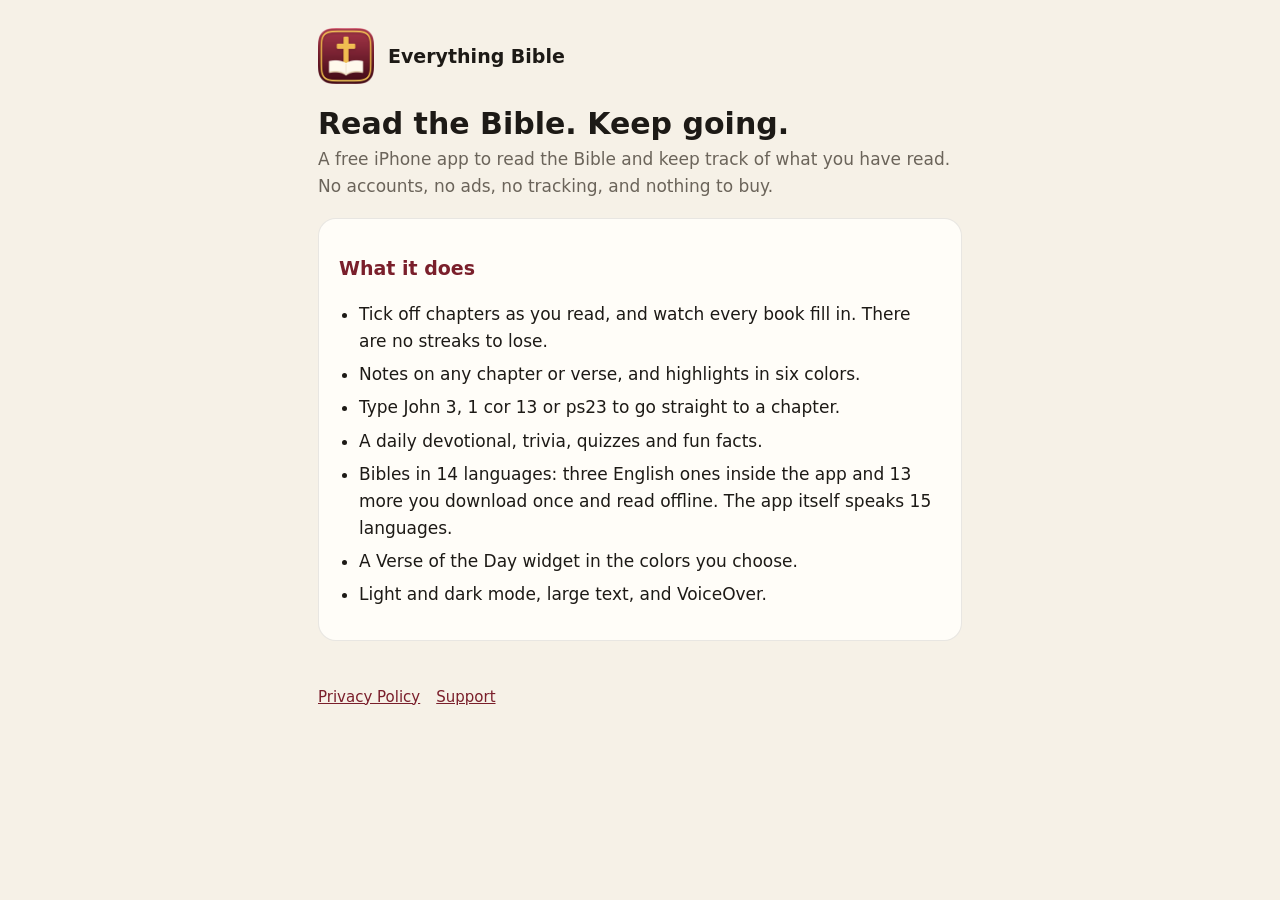
==== index.html @ b451e659 "Everything Bible site: home, privacy policy, support Co-Authored-By: Claude Sonnet 5.5 <noreply@anth" ====
<!doctype html>
<html lang="en"><head><meta charset="utf-8"><meta name="viewport" content="width=device-width, initial-scale=1">
<title>Everything Bible</title><meta name="description" content="Everything Bible: a free iPhone app to read the Bible and track what you have read, with notes, highlights, a daily devotional, trivia and Bibles in 14 languages."><link rel="icon" href="favicon.png">
<style>
  :root { --bg:#f6f1e7; --card:#fffdf8; --ink:#1d1a16; --muted:#6b645a; --accent:#7a1f2b; --line:rgba(0,0,0,.09); }
  @media (prefers-color-scheme: dark) { :root { --bg:#17130f; --card:#211c17; --ink:#f3ece0; --muted:#a79f92; --accent:#e07a84; --line:rgba(255,255,255,.12); } }
  * { box-sizing:border-box }
  body { margin:0; background:var(--bg); color:var(--ink); font:17px/1.6 -apple-system, "SF Pro Text", system-ui, sans-serif; }
  main { max-width:680px; margin:0 auto; padding:28px 18px 70px; }
  header.brand { display:flex; align-items:center; gap:14px; margin-bottom:8px; }
  header.brand img { width:56px; height:56px; border-radius:13px; }
  header.brand a { color:var(--ink); text-decoration:none; font-weight:700; font-size:19px; }
  h1 { font-size:30px; line-height:1.2; margin:22px 0 4px; }
  h2 { font-size:19px; margin-top:30px; color:var(--accent); }
  p.meta { color:var(--muted); margin-top:0; }
  a { color:var(--accent); }
  .card { background:var(--card); border:1px solid var(--line); border-radius:18px; padding:4px 20px 14px; margin-top:18px; }
  ul { padding-left:20px } li { margin:6px 0 }
  footer { margin-top:44px; color:var(--muted); font-size:15px; }
  footer a { margin-right:16px }
</style>
</head><body><main>
<header class="brand"><img src="icon.png" alt=""><a href="./">Everything Bible</a></header>

<h1>Read the Bible. Keep going.</h1>
<p class="meta">A free iPhone app to read the Bible and keep track of what you have read. No accounts, no ads, no tracking, and nothing to buy.</p>
<div class="card">
<h2>What it does</h2>
<ul>
<li>Tick off chapters as you read, and watch every book fill in. There are no streaks to lose.</li>
<li>Notes on any chapter or verse, and highlights in six colors.</li>
<li>Type John 3, 1 cor 13 or ps23 to go straight to a chapter.</li>
<li>A daily devotional, trivia, quizzes and fun facts.</li>
<li>Bibles in 14 languages: three English ones inside the app and 13 more you download once and read offline. The app itself speaks 15 languages.</li>
<li>A Verse of the Day widget in the colors you choose.</li>
<li>Light and dark mode, large text, and VoiceOver.</li>
</ul>
</div>

<footer><a href="privacy.html">Privacy Policy</a><a href="support.html">Support</a></footer>
</main></body></html>
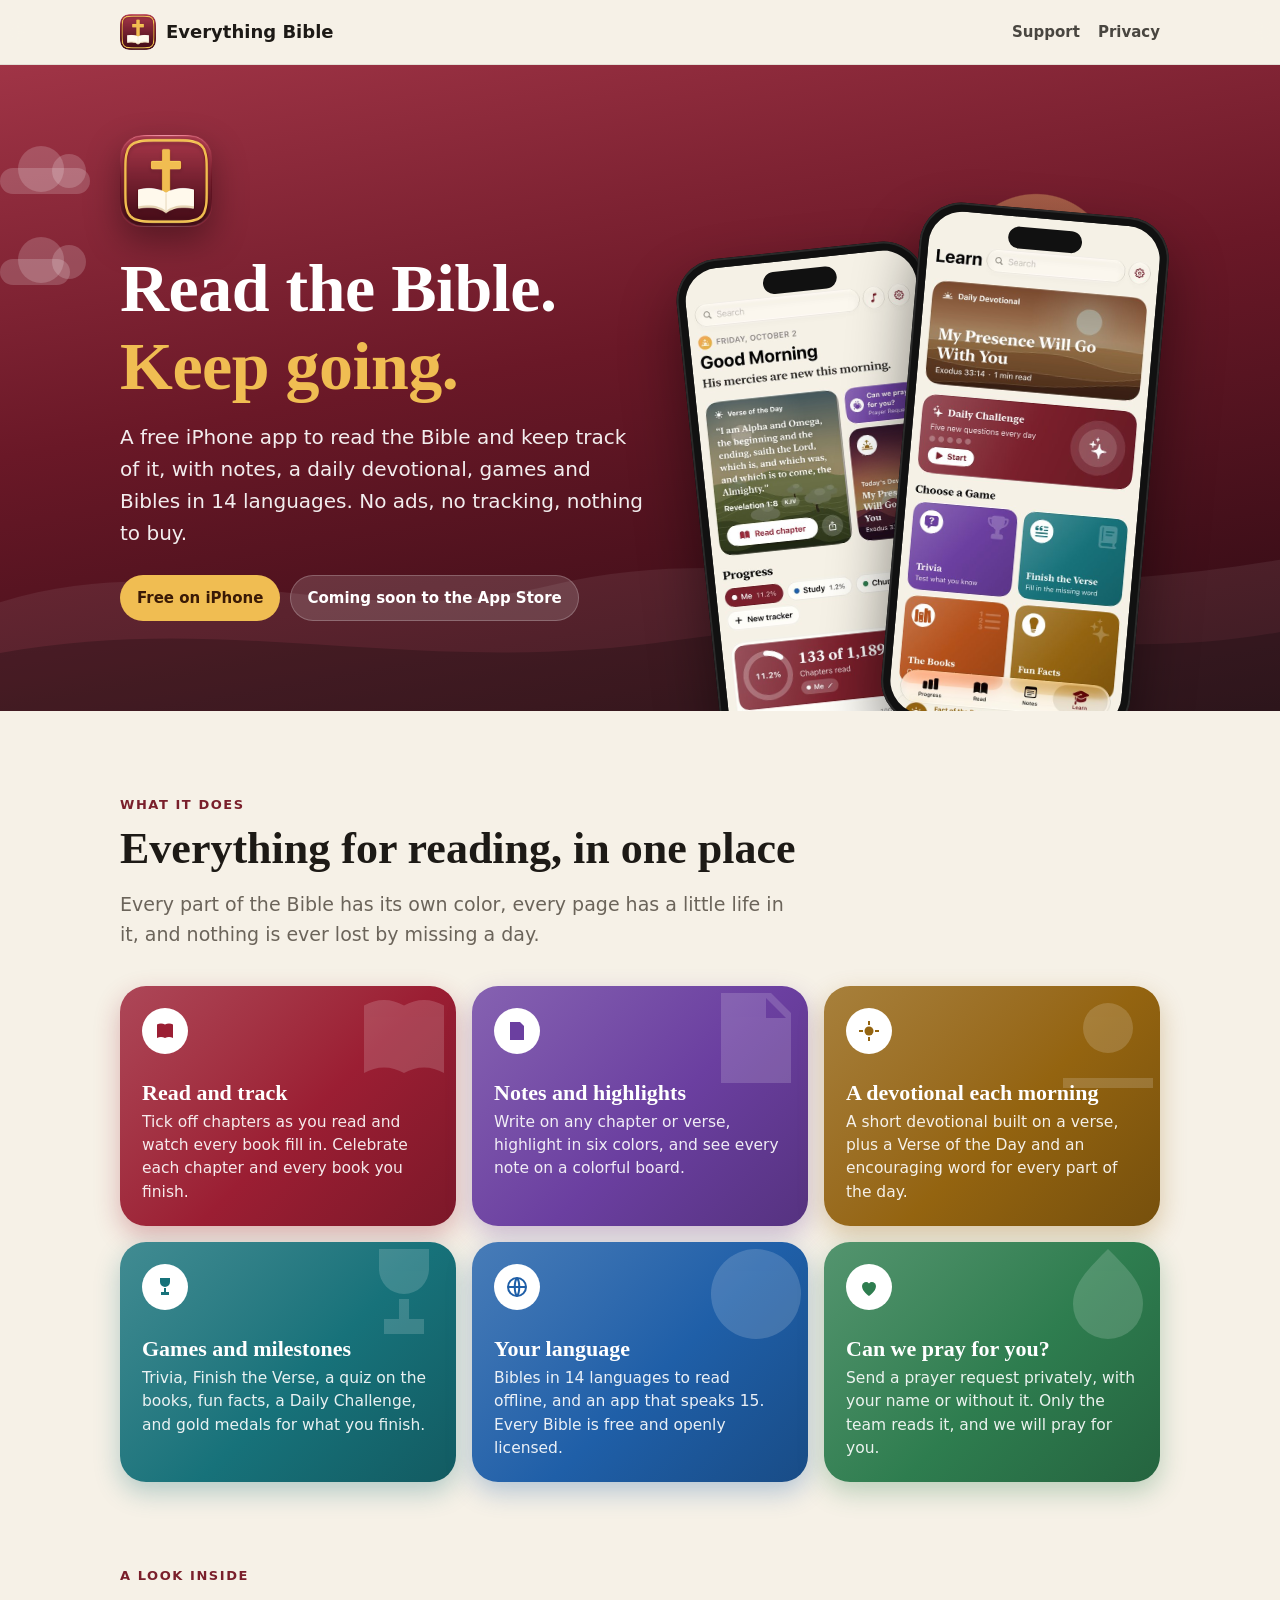
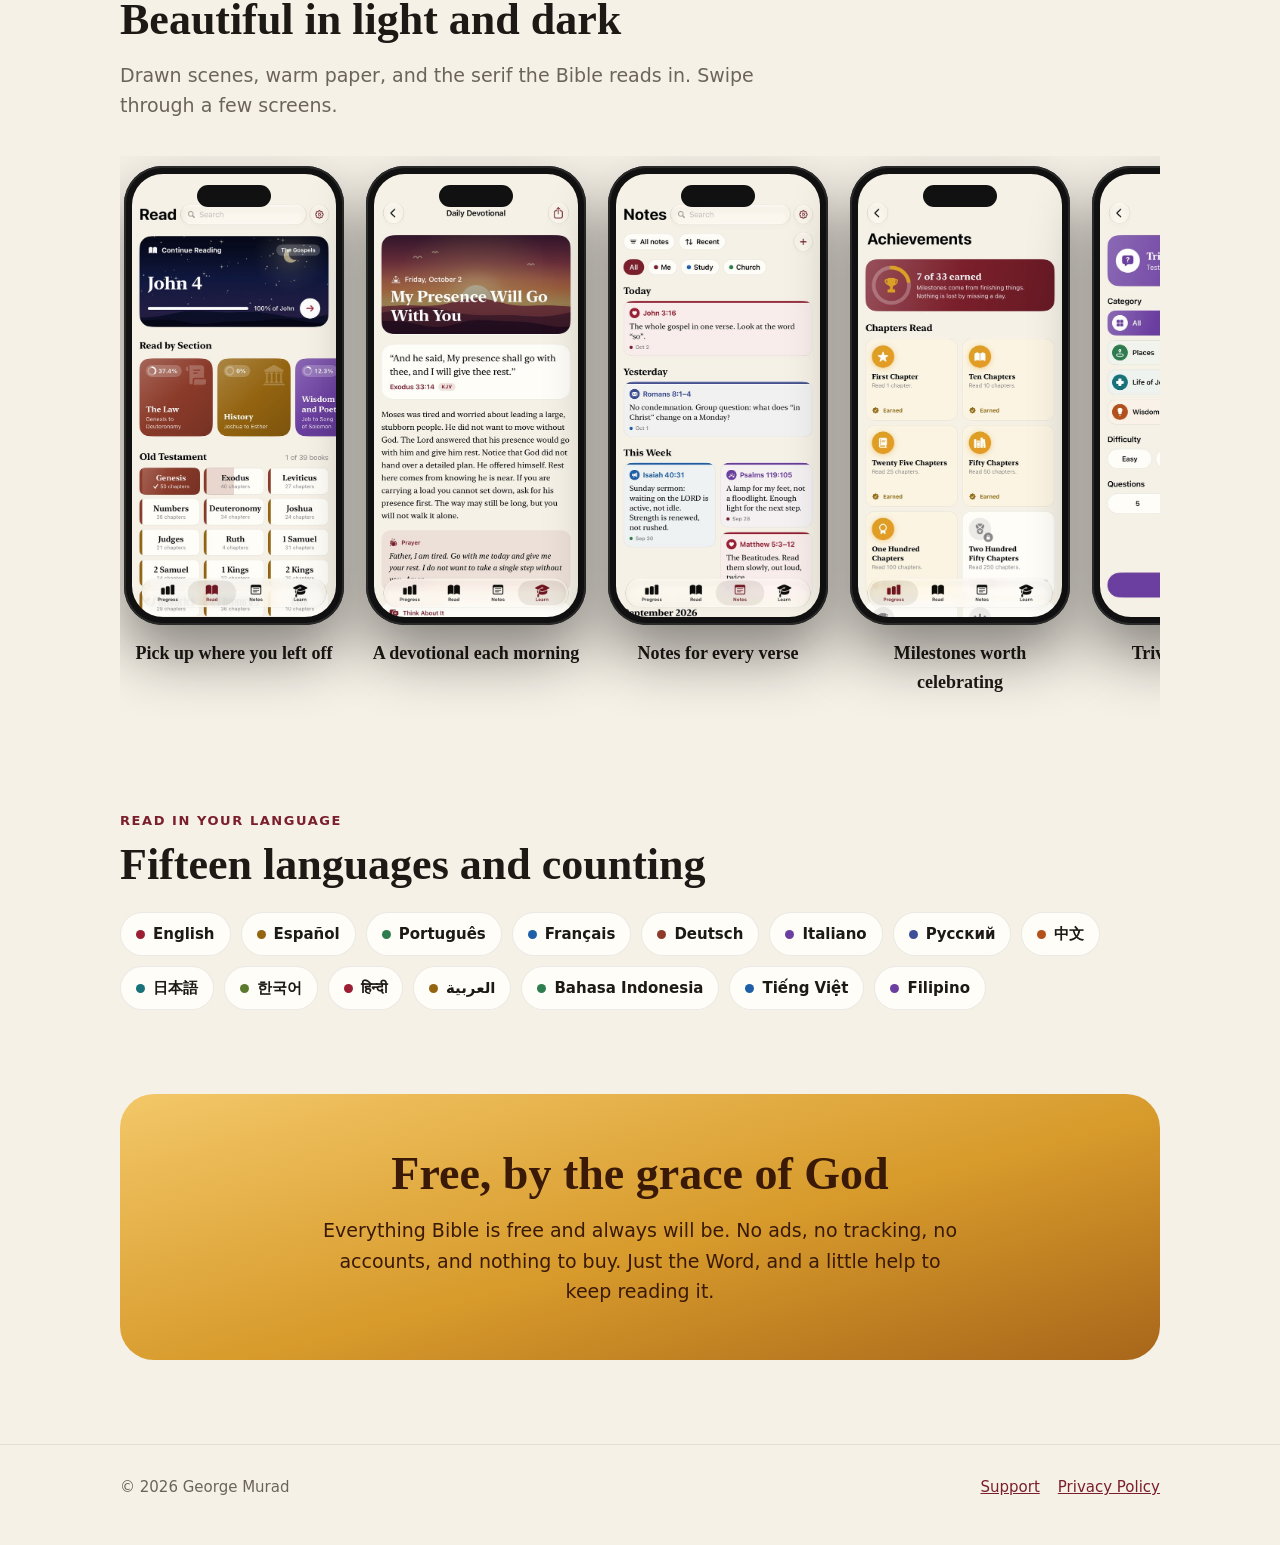
==== commit 5abe00f1: "Redesign the site in the app's new look; privacy policy for 1.6 (private prayer and bug report inbox" ====
--- a/index.html
+++ b/index.html
@@ -1,41 +1,133 @@
 <!doctype html>
 <html lang="en"><head><meta charset="utf-8"><meta name="viewport" content="width=device-width, initial-scale=1">
-<title>Everything Bible</title><meta name="description" content="Everything Bible: a free iPhone app to read the Bible and track what you have read, with notes, highlights, a daily devotional, trivia and Bibles in 14 languages."><link rel="icon" href="favicon.png">
-<style>
-  :root { --bg:#f6f1e7; --card:#fffdf8; --ink:#1d1a16; --muted:#6b645a; --accent:#7a1f2b; --line:rgba(0,0,0,.09); }
-  @media (prefers-color-scheme: dark) { :root { --bg:#17130f; --card:#211c17; --ink:#f3ece0; --muted:#a79f92; --accent:#e07a84; --line:rgba(255,255,255,.12); } }
-  * { box-sizing:border-box }
-  body { margin:0; background:var(--bg); color:var(--ink); font:17px/1.6 -apple-system, "SF Pro Text", system-ui, sans-serif; }
-  main { max-width:680px; margin:0 auto; padding:28px 18px 70px; }
-  header.brand { display:flex; align-items:center; gap:14px; margin-bottom:8px; }
-  header.brand img { width:56px; height:56px; border-radius:13px; }
-  header.brand a { color:var(--ink); text-decoration:none; font-weight:700; font-size:19px; }
-  h1 { font-size:30px; line-height:1.2; margin:22px 0 4px; }
-  h2 { font-size:19px; margin-top:30px; color:var(--accent); }
-  p.meta { color:var(--muted); margin-top:0; }
-  a { color:var(--accent); }
-  .card { background:var(--card); border:1px solid var(--line); border-radius:18px; padding:4px 20px 14px; margin-top:18px; }
-  ul { padding-left:20px } li { margin:6px 0 }
-  footer { margin-top:44px; color:var(--muted); font-size:15px; }
-  footer a { margin-right:16px }
-</style>
-</head><body><main>
-<header class="brand"><img src="icon.png" alt=""><a href="./">Everything Bible</a></header>
+<title>Everything Bible</title>
+<meta name="description" content="A free iPhone app to read the Bible and keep going: track your reading, write notes, a daily devotional, games, and Bibles in 14 languages. No ads, no tracking.">
+<meta name="theme-color" content="#7a1f2b">
+<link rel="icon" href="favicon.png"><link rel="apple-touch-icon" href="icon.png">
+<link rel="stylesheet" href="style.css">
+</head><body>
 
-<h1>Read the Bible. Keep going.</h1>
-<p class="meta">A free iPhone app to read the Bible and keep track of what you have read. No accounts, no ads, no tracking, and nothing to buy.</p>
-<div class="card">
-<h2>What it does</h2>
-<ul>
-<li>Tick off chapters as you read, and watch every book fill in. There are no streaks to lose.</li>
-<li>Notes on any chapter or verse, and highlights in six colors.</li>
-<li>Type John 3, 1 cor 13 or ps23 to go straight to a chapter.</li>
-<li>A daily devotional, trivia, quizzes and fun facts.</li>
-<li>Bibles in 14 languages: three English ones inside the app and 13 more you download once and read offline. The app itself speaks 15 languages.</li>
-<li>A Verse of the Day widget in the colors you choose.</li>
-<li>Light and dark mode, large text, and VoiceOver.</li>
-</ul>
-</div>
+<header class="top"><div class="wrap">
+  <a class="brand" href="./"><img src="icon.png" alt="">Everything Bible</a>
+  <nav><a href="support.html">Support</a><a href="privacy.html">Privacy</a></nav>
+</div></header>
 
-<footer><a href="privacy.html">Privacy Policy</a><a href="support.html">Support</a></footer>
-</main></body></html>
+<section class="hero scene">
+  <span class="sun" aria-hidden="true"></span>
+  <span class="cloud" style="width:90px; top:16%; animation-duration:44s" aria-hidden="true"></span>
+  <span class="cloud" style="width:70px; top:30%; animation-duration:58s; animation-delay:-20s" aria-hidden="true"></span>
+  <svg class="hills" viewBox="0 0 1440 320" preserveAspectRatio="none" aria-hidden="true">
+    <path fill="rgba(255,255,255,.07)" d="M0,190 C220,120 380,230 620,170 C860,110 1040,210 1440,140 L1440,320 L0,320 Z"/>
+    <path fill="rgba(0,0,0,.22)" d="M0,250 C260,200 470,280 760,235 C1030,192 1210,270 1440,225 L1440,320 L0,320 Z"/>
+  </svg>
+  <div class="wrap">
+    <div class="copy">
+      <img class="icon" src="icon.png" alt="Everything Bible app icon">
+      <h1>Read the Bible.<br><em>Keep going.</em></h1>
+      <p class="lead">A free iPhone app to read the Bible and keep track of it, with notes, a daily devotional, games and Bibles in 14 languages. No ads, no tracking, nothing to buy.</p>
+      <div class="pills">
+        <span class="pill gold">Free on iPhone</span>
+        <span class="pill">Coming soon to the App Store</span>
+      </div>
+    </div>
+    <div class="phones" aria-hidden="true">
+      <div class="phone one"><img src="img/01-progress.jpg" alt=""></div>
+      <div class="phone two"><img src="img/08-learn.jpg" alt=""></div>
+    </div>
+  </div>
+</section>
+
+<section class="band"><div class="wrap">
+  <div class="rise">
+    <div class="kicker">What it does</div>
+    <h2 class="title">Everything for reading, in one place</h2>
+    <p class="sub">Every part of the Bible has its own color, every page has a little life in it, and nothing is ever lost by missing a day.</p>
+  </div>
+  <div class="tiles">
+    <div class="tile rise" style="--c:var(--gospels)">
+      <svg class="art" viewBox="0 0 24 24" fill="currentColor" aria-hidden="true"><path d="M4 5.5C6.5 4 9.5 4 12 5.5 14.5 4 17.5 4 20 5.5V19c-2.5-1.5-5.5-1.5-8 0-2.5-1.5-5.5-1.5-8 0Z"/></svg>
+      <div class="badge"><svg viewBox="0 0 24 24" fill="currentColor"><path d="M4 5.5C6.5 4 9.5 4 12 5.5 14.5 4 17.5 4 20 5.5V19c-2.5-1.5-5.5-1.5-8 0-2.5-1.5-5.5-1.5-8 0Z"/></svg></div>
+      <h3>Read and track</h3><p>Tick off chapters as you read and watch every book fill in. Celebrate each chapter and every book you finish.</p>
+    </div>
+    <div class="tile rise" style="--c:var(--wisdom)">
+      <svg class="art" viewBox="0 0 24 24" fill="currentColor" aria-hidden="true"><path d="M5 3h10l4 4v14H5Zm9 1v4h4"/></svg>
+      <div class="badge"><svg viewBox="0 0 24 24" fill="currentColor"><path d="M5 3h10l4 4v14H5Zm3 8h8v1.6H8Zm0 4h8v1.6H8Z"/></svg></div>
+      <h3>Notes and highlights</h3><p>Write on any chapter or verse, highlight in six colors, and see every note on a colorful board.</p>
+    </div>
+    <div class="tile rise" style="--c:var(--history)">
+      <svg class="art" viewBox="0 0 24 24" fill="currentColor" aria-hidden="true"><circle cx="12" cy="10" r="5"/><path d="M3 20h18v2H3z"/></svg>
+      <div class="badge"><svg viewBox="0 0 24 24" fill="currentColor"><circle cx="12" cy="12" r="4.5"/><path d="M11 2h2v4h-2zm0 16h2v4h-2zM2 11h4v2H2zm16 0h4v2h-4z"/></svg></div>
+      <h3>A devotional each morning</h3><p>A short devotional built on a verse, plus a Verse of the Day and an encouraging word for every part of the day.</p>
+    </div>
+    <div class="tile rise" style="--c:var(--minor)">
+      <svg class="art" viewBox="0 0 24 24" fill="currentColor" aria-hidden="true"><path d="M7 3h10v4a5 5 0 0 1-10 0Zm4 10h2v4h3v3H8v-3h3Z"/></svg>
+      <div class="badge"><svg viewBox="0 0 24 24" fill="currentColor"><path d="M7 3h10v4a5 5 0 0 1-10 0Zm4 10h2v4h3v3H8v-3h3Z"/></svg></div>
+      <h3>Games and milestones</h3><p>Trivia, Finish the Verse, a quiz on the books, fun facts, a Daily Challenge, and gold medals for what you finish.</p>
+    </div>
+    <div class="tile rise" style="--c:var(--major)">
+      <svg class="art" viewBox="0 0 24 24" fill="currentColor" aria-hidden="true"><circle cx="12" cy="12" r="9"/></svg>
+      <div class="badge"><svg viewBox="0 0 24 24" fill="none" stroke="currentColor" stroke-width="2"><circle cx="12" cy="12" r="9"/><path d="M3 12h18M12 3c3 3.5 3 14.5 0 18M12 3c-3 3.5-3 14.5 0 18"/></svg></div>
+      <h3>Your language</h3><p>Bibles in 14 languages to read offline, and an app that speaks 15. Every Bible is free and openly licensed.</p>
+    </div>
+    <div class="tile rise" style="--c:var(--acts)">
+      <svg class="art" viewBox="0 0 24 24" fill="currentColor" aria-hidden="true"><path d="M12 3c4 4 7 7 7 11a7 7 0 0 1-14 0c0-4 3-7 7-11Z"/></svg>
+      <div class="badge"><svg viewBox="0 0 24 24" fill="currentColor"><path d="M12 21s-7-4.4-7-10a4 4 0 0 1 7-2.6A4 4 0 0 1 19 11c0 5.6-7 10-7 10Z"/></svg></div>
+      <h3>Can we pray for you?</h3><p>Send a prayer request privately, with your name or without it. Only the team reads it, and we will pray for you.</p>
+    </div>
+  </div>
+</div></section>
+
+<section class="band" style="padding-top:0"><div class="wrap">
+  <div class="rise">
+    <div class="kicker">A look inside</div>
+    <h2 class="title">Beautiful in light and dark</h2>
+    <p class="sub">Drawn scenes, warm paper, and the serif the Bible reads in. Swipe through a few screens.</p>
+  </div>
+  <div class="screens rise">
+    <figure><div class="phone"><img src="img/02-read.jpg" alt="The Read tab: Continue Reading on a night sky and the parts of the Bible in color" loading="lazy"></div><figcaption>Pick up where you left off</figcaption></figure>
+    <figure><div class="phone"><img src="img/07-devotional.jpg" alt="Today's devotional on a drawn sunrise" loading="lazy"></div><figcaption>A devotional each morning</figcaption></figure>
+    <figure><div class="phone"><img src="img/21-notes.jpg" alt="Notes in colored cards" loading="lazy"></div><figcaption>Notes for every verse</figcaption></figure>
+    <figure><div class="phone"><img src="img/12-achievements.jpg" alt="Achievements with gold medals" loading="lazy"></div><figcaption>Milestones worth celebrating</figcaption></figure>
+    <figure><div class="phone"><img src="img/09-trivia.jpg" alt="Trivia topics in color" loading="lazy"></div><figcaption>Trivia and quizzes</figcaption></figure>
+    <figure><div class="phone"><img src="img/20-dark-psalm23.jpg" alt="Psalm 23 in dark mode with highlights" loading="lazy"></div><figcaption>Easy on the eyes at night</figcaption></figure>
+  </div>
+</div></section>
+
+<section class="band" style="padding-top:0"><div class="wrap rise">
+  <div class="kicker">Read in your language</div>
+  <h2 class="title">Fifteen languages and counting</h2>
+  <div class="chips" style="margin-top:22px">
+    <span class="chip" style="--c:var(--gospels)">English</span><span class="chip" style="--c:var(--history)">Español</span>
+    <span class="chip" style="--c:var(--acts)">Português</span><span class="chip" style="--c:var(--major)">Français</span>
+    <span class="chip" style="--c:var(--law)">Deutsch</span><span class="chip" style="--c:var(--wisdom)">Italiano</span>
+    <span class="chip" style="--c:var(--paul)">Русский</span><span class="chip" style="--c:var(--revelation)">中文</span>
+    <span class="chip" style="--c:var(--minor)">日本語</span><span class="chip" style="--c:var(--general)">한국어</span>
+    <span class="chip" style="--c:var(--gospels)">हिन्दी</span><span class="chip" style="--c:var(--history)">العربية</span>
+    <span class="chip" style="--c:var(--acts)">Bahasa Indonesia</span><span class="chip" style="--c:var(--major)">Tiếng Việt</span>
+    <span class="chip" style="--c:var(--wisdom)">Filipino</span>
+  </div>
+</div></section>
+
+<section class="band" style="padding-top:0"><div class="wrap">
+  <div class="free scene rise">
+    <h2>Free, by the grace of God</h2>
+    <p>Everything Bible is free and always will be. No ads, no tracking, no accounts, and nothing to buy. Just the Word, and a little help to keep reading it.</p>
+  </div>
+</div></section>
+
+<footer><div class="wrap">
+  <span>© 2026 George Murad</span>
+  <span><a href="support.html">Support</a><a href="privacy.html">Privacy Policy</a></span>
+</div></footer>
+
+<script>
+  // Cards rise in as they come into view. Without support, or with Reduce Motion, they simply show.
+  const items = document.querySelectorAll('.rise');
+  if ('IntersectionObserver' in window && !matchMedia('(prefers-reduced-motion: reduce)').matches) {
+    const seen = new IntersectionObserver(entries => entries.forEach(e => {
+      if (e.isIntersecting) { e.target.classList.add('in'); seen.unobserve(e.target); }
+    }), { threshold: 0.12 });
+    items.forEach((el, i) => { el.style.transitionDelay = (i % 3) * 80 + 'ms'; seen.observe(el); });
+  } else { items.forEach(el => el.classList.add('in')); }
+</script>
+</body></html>
--- a/style.css
+++ b/style.css
@@ -0,0 +1,148 @@
+/* Everything Bible site: the app's own look. Paper and serif, a color for each part of the Bible, drawn scenes, gentle motion. */
+:root {
+  --paper:#f6f1e7; --card:#fffdf8; --ink:#1d1a16; --muted:#6b645a; --line:rgba(0,0,0,.08);
+  --burgundy:#7a1f2b; --burgundy-deep:#4a0e1a; --gold:#f0bd52; --cream:#fff8ec;
+  --law:#8c3b2a; --history:#946410; --wisdom:#6b3fa0; --major:#1f5fa8; --minor:#17727a;
+  --gospels:#9b1e33; --acts:#2e7d4f; --paul:#3d4f96; --general:#5c7a2e; --revelation:#b4501a;
+  --serif: "New York", ui-serif, Georgia, "Times New Roman", serif;
+  --sans: -apple-system, BlinkMacSystemFont, "SF Pro Text", system-ui, sans-serif;
+  --radius: 26px;
+}
+@media (prefers-color-scheme: dark) {
+  :root { --paper:#15110d; --card:#211b16; --ink:#f3ece0; --muted:#a79f92; --line:rgba(255,255,255,.1); }
+}
+* { box-sizing: border-box; }
+html { -webkit-text-size-adjust: 100%; }
+body { margin:0; background:var(--paper); color:var(--ink); font:17px/1.6 var(--sans); overflow-x:hidden; }
+a { color: var(--burgundy); }
+@media (prefers-color-scheme: dark) { a { color:#e9a0aa; } }
+img { max-width:100%; display:block; }
+h1, h2, h3 { font-family: var(--serif); line-height:1.15; margin:0; }
+.wrap { max-width: 1080px; margin: 0 auto; padding: 0 20px; }
+
+/* Top bar */
+.top { position: sticky; top: 0; z-index: 10; backdrop-filter: blur(14px); -webkit-backdrop-filter: blur(14px);
+  background: color-mix(in srgb, var(--paper) 78%, transparent); border-bottom: 1px solid var(--line); }
+.top .wrap { display:flex; align-items:center; justify-content:space-between; height:64px; }
+.brand { display:flex; align-items:center; gap:10px; text-decoration:none; color:var(--ink); font-weight:700; font-size:18px; }
+.brand img { width:36px; height:36px; border-radius:9px; }
+.top nav a { text-decoration:none; color:var(--ink); font-weight:600; font-size:15px; margin-left:18px; opacity:.8; }
+.top nav a:hover, .top nav a[aria-current] { opacity:1; color:var(--burgundy); }
+
+/* Drawn scenes: a sky, a glowing sun or moon, rolling hills, drifting clouds */
+.scene { position:relative; overflow:hidden; color:#fff; isolation:isolate; }
+.scene::before { content:""; position:absolute; inset:0; z-index:-2; background: var(--sky); }
+.scene .sun { position:absolute; z-index:-1; width:180px; height:180px; border-radius:50%; right:12%; top:18%;
+  background: radial-gradient(circle, rgba(255,228,160,.95) 0 38%, rgba(255,210,120,.35) 39% 60%, transparent 61%);
+  animation: glow 6s ease-in-out infinite; }
+.scene .hills { position:absolute; left:0; right:0; bottom:-1px; z-index:-1; width:100%; height:42%; }
+.scene .cloud { position:absolute; z-index:-1; height:26px; border-radius:20px; background:rgba(255,255,255,.18);
+  animation: drift 38s linear infinite; }
+.scene .cloud::before, .scene .cloud::after { content:""; position:absolute; border-radius:50%; background:inherit; }
+.scene .cloud::before { width:46px; height:46px; left:18px; top:-22px; }
+.scene .cloud::after { width:34px; height:34px; left:52px; top:-14px; }
+@keyframes glow { 50% { transform: scale(1.06); opacity:.9; } }
+@keyframes drift { from { transform: translateX(-30vw); } to { transform: translateX(120vw); } }
+
+/* Hero */
+.hero { --sky: linear-gradient(170deg, #a03446 0%, #6a1827 45%, #2a0a12 100%); padding: 70px 0 0; }
+.hero .wrap { display:grid; grid-template-columns: 1.05fr .95fr; gap: 30px; align-items:end; }
+.hero .copy { padding-bottom: 90px; }
+.hero .icon { width:92px; height:92px; border-radius:21px; box-shadow:0 14px 34px rgba(0,0,0,.35); margin-bottom:22px; }
+.hero h1 { font-size: clamp(40px, 6vw, 68px); letter-spacing:-.5px; }
+.hero h1 em { font-style:normal; color: var(--gold); }
+.hero p.lead { font-size: 20px; max-width: 30em; opacity:.92; margin: 16px 0 26px; }
+.pills { display:flex; flex-wrap:wrap; gap:10px; }
+.pill { display:inline-flex; align-items:center; gap:8px; padding:10px 16px; border-radius:999px; font-weight:700; font-size:15px;
+  background:rgba(255,255,255,.14); color:#fff; border:1px solid rgba(255,255,255,.22); text-decoration:none; }
+.pill.gold { background: var(--gold); color:#3a1a06; border-color: transparent; }
+.phones { position:relative; height: 560px; }
+.phone { position:absolute; width: 250px; border-radius: 42px; padding: 9px; background:#111;
+  box-shadow: 0 30px 60px rgba(0,0,0,.45), inset 0 0 0 2px #2a2a2a; }
+.phone img { border-radius: 34px; }
+.phone::before { content:""; position:absolute; top:19px; left:50%; width:74px; height:22px; margin-left:-37px; background:#111; border-radius:12px; z-index:1; }
+.phones .one { left: 4%; bottom: -60px; transform: rotate(-6deg); animation: float 7s ease-in-out infinite; }
+.phones .two { right: 2%; bottom: -20px; transform: rotate(5deg); animation: float 7s ease-in-out -3.5s infinite; }
+@keyframes float { 50% { translate: 0 -12px; } }
+
+/* Sections */
+section.band { padding: 84px 0; }
+.kicker { font-weight:800; letter-spacing:.12em; text-transform:uppercase; font-size:13px; color: var(--burgundy); }
+@media (prefers-color-scheme: dark) { .kicker { color: var(--gold); } }
+h2.title { font-size: clamp(30px, 4vw, 44px); margin: 8px 0 14px; }
+p.sub { color: var(--muted); font-size: 19px; max-width: 36em; margin: 0 0 36px; }
+
+/* Feature tiles, each in a part of the Bible's color, its symbol large and faint in the corner */
+.tiles { display:grid; grid-template-columns: repeat(3, 1fr); gap: 16px; }
+.tile { position:relative; overflow:hidden; border-radius: var(--radius); padding: 22px; min-height: 190px; color:#fff;
+  background: linear-gradient(135deg, color-mix(in srgb, var(--c) 82%, white) 0%, var(--c) 55%, color-mix(in srgb, var(--c) 80%, black) 100%);
+  box-shadow: 0 10px 26px color-mix(in srgb, var(--c) 30%, transparent); transition: transform .25s ease; }
+.tile:hover { transform: translateY(-4px) rotate(-.4deg); }
+.tile .badge { width:46px; height:46px; border-radius:50%; background:#fff; color:var(--c); display:grid; place-items:center; margin-bottom: 26px; }
+.tile .badge svg { width:24px; height:24px; }
+.tile .art { position:absolute; right:-8px; top:-8px; width:120px; height:120px; opacity:.16; color:#fff; }
+.tile h3 { font-size: 22px; margin-bottom: 6px; }
+.tile p { margin:0; opacity:.9; font-size:15.5px; line-height:1.5; }
+
+/* Screens: a row of phones that scrolls sideways on small screens */
+.screens { display:flex; gap: 22px; overflow-x:auto; padding: 10px 4px 30px; scroll-snap-type:x mandatory; }
+.screens figure { margin:0; flex: 0 0 220px; scroll-snap-align:center; }
+.screens .phone { position:relative; width:220px; border-radius:38px; padding:8px; }
+.screens .phone img { border-radius:31px; }
+.screens figcaption { text-align:center; font-family: var(--serif); font-weight:700; margin-top:14px; font-size:18px; }
+
+/* Languages and the free band */
+.chips { display:flex; flex-wrap:wrap; gap:10px; }
+.chip { padding: 9px 15px; border-radius:999px; background: var(--card); border:1px solid var(--line); font-weight:600; font-size:15px; }
+.chip::before { content:""; display:inline-block; width:9px; height:9px; border-radius:50%; background: var(--c, var(--burgundy)); margin-right:8px; }
+.free { --sky: linear-gradient(165deg, #f3c768, #d79a2b 55%, #a8661a); color:#3a1a06; border-radius: 34px; padding: 54px 40px; text-align:center; }
+.free h2 { font-size: clamp(30px, 4vw, 46px); }
+.free p { font-size:19px; max-width: 34em; margin: 14px auto 0; }
+
+/* Article pages (privacy, support) */
+.pagehead { padding: 56px 0 74px; }
+.pagehead h1 { font-size: clamp(36px, 5vw, 54px); }
+.pagehead p { opacity:.9; font-size:19px; margin: 12px 0 0; max-width: 34em; }
+.article { max-width: 760px; margin: -40px auto 0; padding: 0 20px 80px; position:relative; }
+.card { background: var(--card); border:1px solid var(--line); border-radius: 22px; padding: 22px 24px; margin-bottom: 16px;
+  box-shadow: 0 6px 20px rgba(0,0,0,.05); border-left: 6px solid var(--c, var(--burgundy)); }
+.card h2 { font-size: 22px; margin-bottom: 8px; color: var(--c, var(--burgundy)); }
+@media (prefers-color-scheme: dark) { .card h2 { color: color-mix(in srgb, var(--c, var(--burgundy)) 55%, white); } }
+.card p { margin: 0 0 10px; } .card p:last-child { margin-bottom:0; }
+.meta { color: var(--muted); font-size: 15px; margin-bottom: 18px; }
+details { background: var(--card); border:1px solid var(--line); border-radius:18px; padding: 14px 20px; margin-bottom: 10px; }
+details summary { cursor:pointer; font-weight:700; font-family: var(--serif); font-size: 19px; list-style:none; display:flex; justify-content:space-between; gap: 12px; }
+details summary::-webkit-details-marker { display:none; }
+details summary::after { content:"+"; color: var(--burgundy); font-family: var(--sans); font-weight:800; transition: transform .2s; }
+details[open] summary::after { transform: rotate(45deg); }
+details p { margin: 10px 0 2px; color: var(--ink); }
+
+footer { border-top:1px solid var(--line); padding: 30px 0 46px; color: var(--muted); font-size: 15px; }
+footer .wrap { display:flex; flex-wrap:wrap; justify-content:space-between; gap: 14px; }
+footer a { margin-left: 18px; }
+
+/* Rise in as things come into view */
+.rise { opacity:0; transform: translateY(22px); transition: opacity .7s ease, transform .7s cubic-bezier(.2,.8,.2,1); }
+.rise.in { opacity:1; transform:none; }
+
+@media (max-width: 860px) {
+  .scene .sun { width: 120px !important; height: 120px !important; top: 10px !important; right: -36px !important; opacity: .55; }
+  .hero .wrap { grid-template-columns: 1fr; }
+  .hero .copy { padding-bottom: 10px; }
+  .phones { height: 470px; }
+  .phones .one { left: 50%; margin-left: -230px; }
+  .phones .two { right: 50%; margin-right: -230px; }
+  .tiles { grid-template-columns: 1fr 1fr; }
+}
+@media (max-width: 560px) {
+  .tiles { grid-template-columns: 1fr; }
+  .phones { height: 400px; }
+  .phone { width: 190px; border-radius: 34px; } .phone img { border-radius: 27px; }
+  .phones .one { margin-left: -185px; } .phones .two { margin-right: -185px; }
+  .top nav a { margin-left: 12px; font-size: 14px; }
+  .free { padding: 40px 22px; }
+}
+@media (prefers-reduced-motion: reduce) {
+  *, *::before, *::after { animation: none !important; transition: none !important; }
+  .rise { opacity:1; transform:none; }
+}
